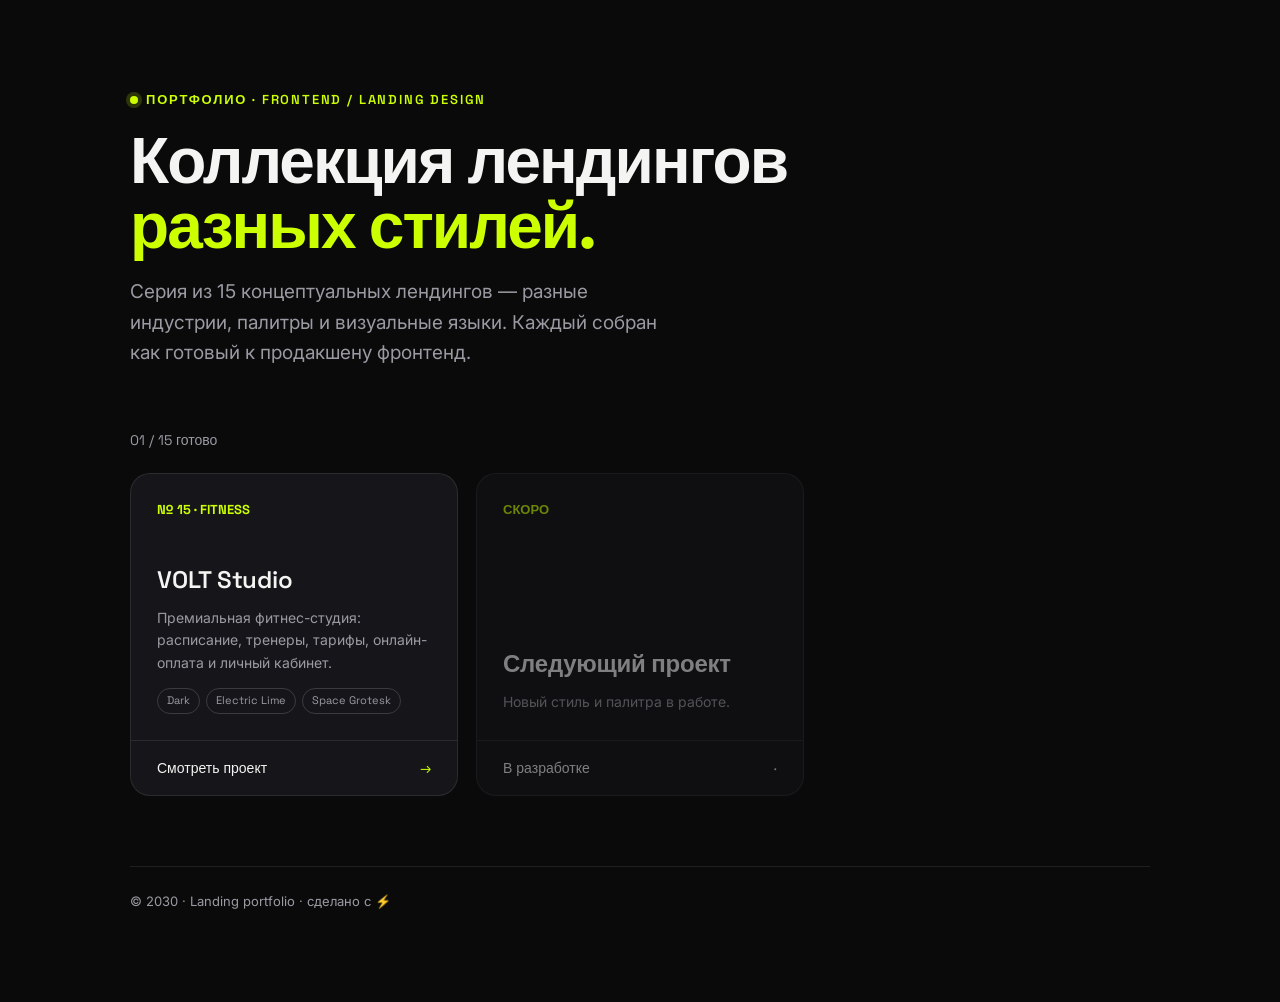
==== index.html @ d1ff18b8 "feat: VOLT — премиальная фитнес-студия (лендинг #15) Тёмный премиум-лендинг фитнес-студии с электрич" ====
<!DOCTYPE html>
<html lang="ru">
<head>
<meta charset="UTF-8" />
<meta name="viewport" content="width=device-width, initial-scale=1.0" />
<title>Портфолио · Лендинги</title>
<link rel="preconnect" href="https://fonts.googleapis.com" />
<link rel="preconnect" href="https://fonts.gstatic.com" crossorigin />
<link href="https://fonts.googleapis.com/css2?family=Space+Grotesk:wght@400;500;600;700&family=Inter:wght@400;500&display=swap" rel="stylesheet" />
<style>
  :root{
    --bg:#0a0a0b; --surface:#15151a; --line:rgba(255,255,255,.09);
    --line2:rgba(255,255,255,.16); --ink:#f4f4f2; --muted:#9a9aa3;
    --accent:#ccff00; --font-d:"Space Grotesk",sans-serif; --font-b:"Inter",sans-serif;
  }
  *{margin:0;padding:0;box-sizing:border-box}
  body{background:var(--bg);color:var(--ink);font-family:var(--font-b);line-height:1.6;
    min-height:100vh;-webkit-font-smoothing:antialiased}
  ::selection{background:var(--accent);color:#000}
  a{color:inherit;text-decoration:none}
  .wrap{max-width:1100px;margin:0 auto;padding:clamp(40px,8vw,90px) clamp(20px,5vw,40px)}
  header{margin-bottom:60px}
  .kicker{font-family:var(--font-d);font-weight:600;font-size:13px;letter-spacing:.14em;
    text-transform:uppercase;color:var(--accent);margin-bottom:18px;display:flex;align-items:center;gap:8px}
  .kicker .dot{width:8px;height:8px;border-radius:50%;background:var(--accent);
    box-shadow:0 0 0 4px rgba(204,255,0,.18)}
  h1{font-family:var(--font-d);font-weight:700;font-size:clamp(34px,6vw,64px);
    line-height:1.02;letter-spacing:-.03em;margin-bottom:18px}
  h1 span{color:var(--accent)}
  .lead{color:var(--muted);font-size:clamp(16px,2vw,19px);max-width:560px}
  .grid{display:grid;grid-template-columns:repeat(auto-fill,minmax(300px,1fr));gap:18px}
  .card{position:relative;background:var(--surface);border:1px solid var(--line);
    border-radius:20px;overflow:hidden;transition:transform .35s cubic-bezier(.22,1,.36,1),border-color .3s;
    display:flex;flex-direction:column;min-height:280px}
  .card:hover{transform:translateY(-8px);border-color:var(--accent)}
  .card.soon{opacity:.5;pointer-events:none}
  .card__top{flex:1;padding:26px;display:flex;flex-direction:column;justify-content:space-between}
  .card__num{font-family:var(--font-d);font-weight:700;font-size:13px;color:var(--accent)}
  .card__title{font-family:var(--font-d);font-weight:600;font-size:24px;letter-spacing:-.01em;margin-top:40px}
  .card__desc{color:var(--muted);font-size:14px;margin-top:8px}
  .card__bar{padding:16px 26px;border-top:1px solid var(--line);display:flex;
    justify-content:space-between;align-items:center;font-family:var(--font-d);font-size:14px}
  .card__bar .go{color:var(--accent)}
  .chips{display:flex;gap:6px;flex-wrap:wrap;margin-top:14px}
  .chip{font-family:var(--font-d);font-size:11px;color:var(--muted);border:1px solid var(--line2);
    padding:3px 9px;border-radius:100px}
  .count{margin:30px 0 22px;color:var(--muted);font-size:14px;font-family:var(--font-d)}
  footer{margin-top:70px;color:var(--muted);font-size:13px;border-top:1px solid var(--line);padding-top:24px}
</style>
</head>
<body>
  <div class="wrap">
    <header>
      <div class="kicker"><span class="dot"></span> Портфолио · Frontend / Landing Design</div>
      <h1>Коллекция лендингов<br/><span>разных стилей.</span></h1>
      <p class="lead">Серия из 15 концептуальных лендингов — разные индустрии, палитры и визуальные языки. Каждый собран как готовый к продакшену фронтенд.</p>
    </header>

    <div class="count">01 / 15 готово</div>

    <div class="grid">
      <a class="card" href="fitness-studio/index.html">
        <div class="card__top">
          <div class="card__num">№ 15 · FITNESS</div>
          <div>
            <div class="card__title">VOLT Studio</div>
            <div class="card__desc">Премиальная фитнес-студия: расписание, тренеры, тарифы, онлайн-оплата и личный кабинет.</div>
            <div class="chips"><span class="chip">Dark</span><span class="chip">Electric Lime</span><span class="chip">Space Grotesk</span></div>
          </div>
        </div>
        <div class="card__bar"><span>Смотреть проект</span><span class="go">→</span></div>
      </a>

      <div class="card soon">
        <div class="card__top">
          <div class="card__num">СКОРО</div>
          <div>
            <div class="card__title">Следующий проект</div>
            <div class="card__desc">Новый стиль и палитра в работе.</div>
          </div>
        </div>
        <div class="card__bar"><span>В разработке</span><span>·</span></div>
      </div>
    </div>

    <footer>© 2030 · Landing portfolio · сделано с ⚡</footer>
  </div>
</body>
</html>
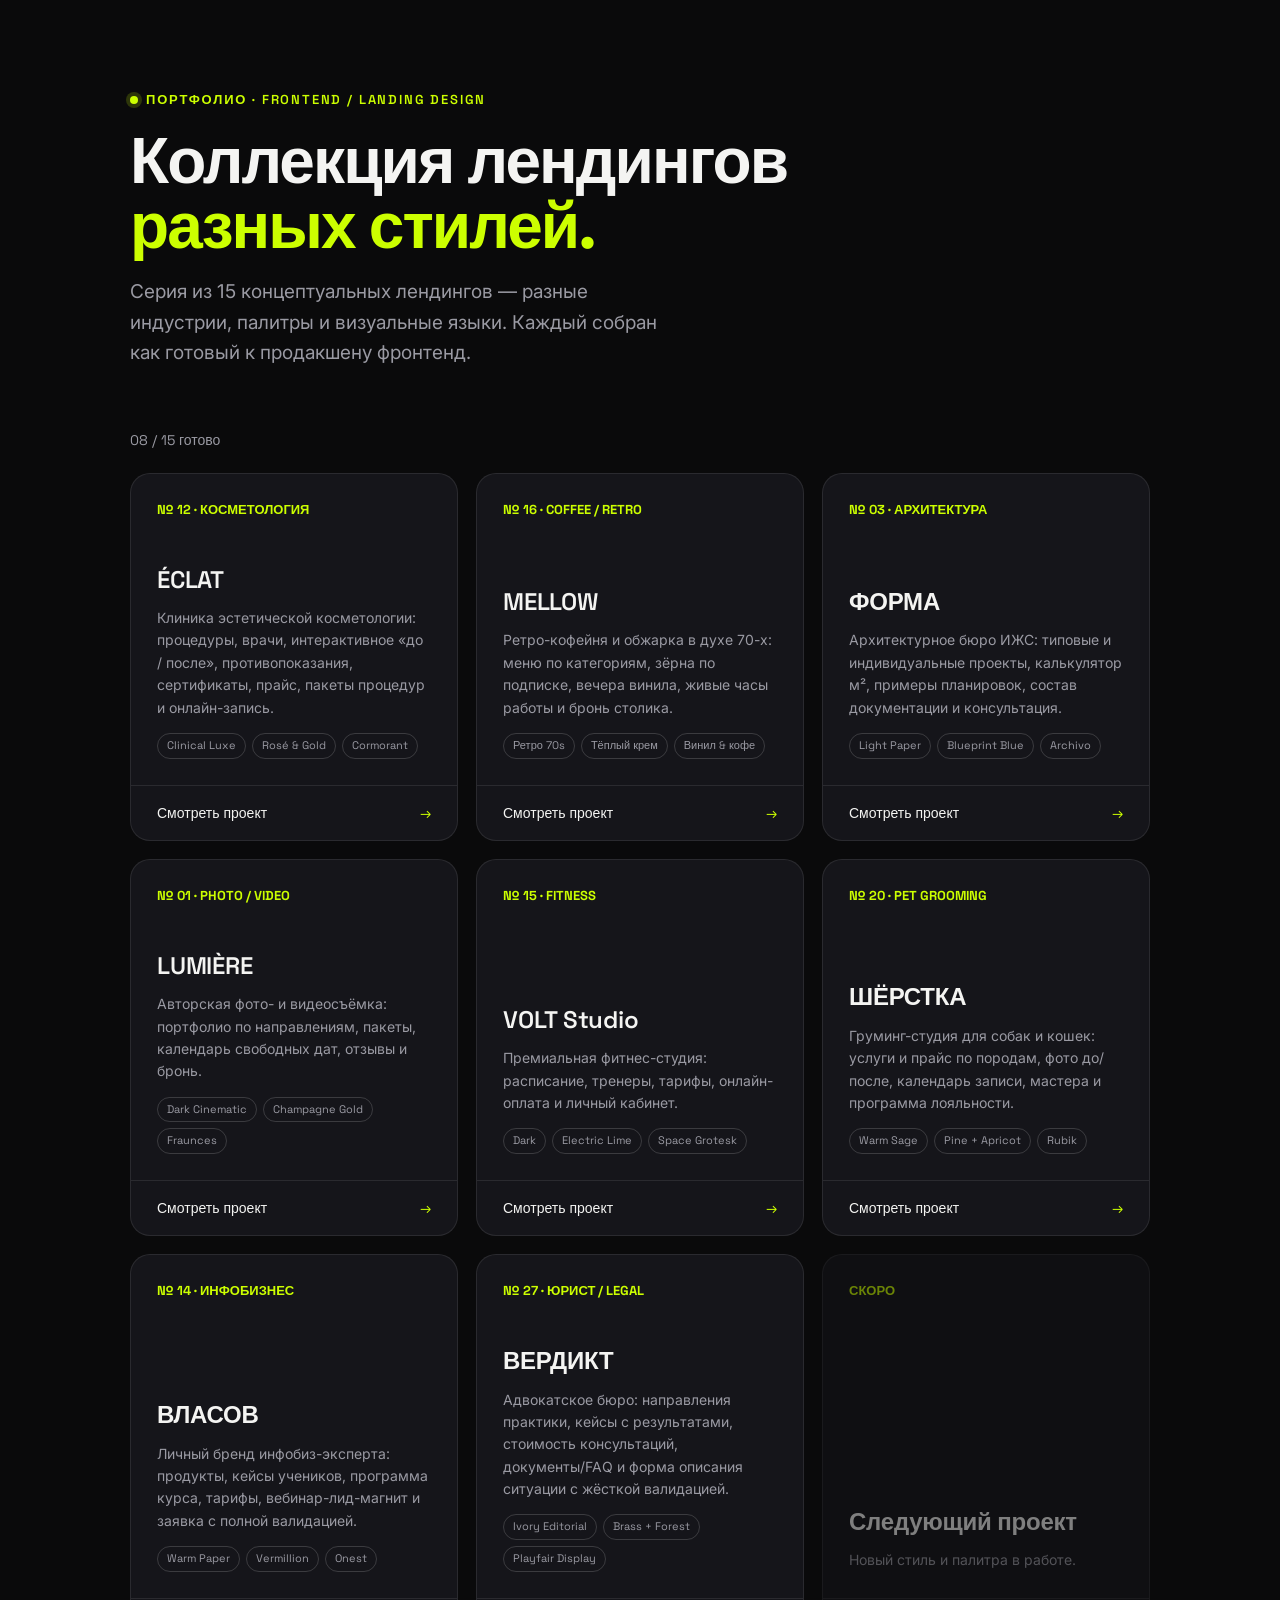
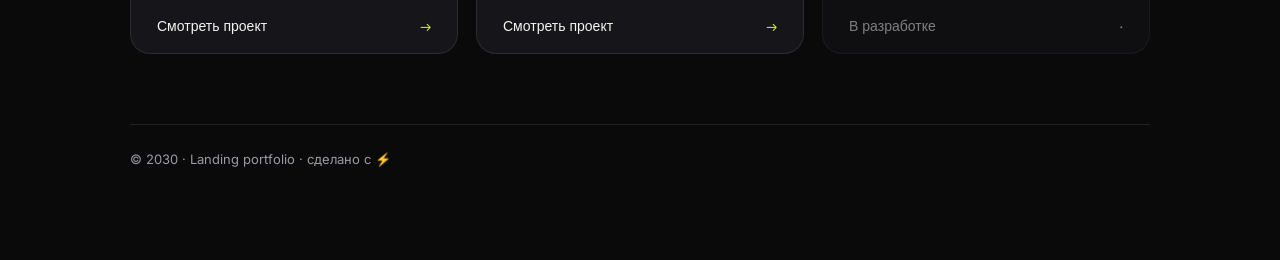
==== commit de747c98: "feat: ФОРМА — архитектурное бюро ИЖС (лендинг #03) Чертёжный визуальный язык: светлая бумага + графи" ====
--- a/index.html
+++ b/index.html
@@ -56,9 +56,57 @@
       <p class="lead">Серия из 15 концептуальных лендингов — разные индустрии, палитры и визуальные языки. Каждый собран как готовый к продакшену фронтенд.</p>
     </header>
 
-    <div class="count">01 / 15 готово</div>
+    <div class="count">08 / 15 готово</div>
 
     <div class="grid">
+      <a class="card" href="cosmetology/index.html">
+        <div class="card__top">
+          <div class="card__num">№ 12 · КОСМЕТОЛОГИЯ</div>
+          <div>
+            <div class="card__title">ÉCLAT</div>
+            <div class="card__desc">Клиника эстетической косметологии: процедуры, врачи, интерактивное «до / после», противопоказания, сертификаты, прайс, пакеты процедур и онлайн-запись.</div>
+            <div class="chips"><span class="chip">Clinical Luxe</span><span class="chip">Rosé &amp; Gold</span><span class="chip">Cormorant</span></div>
+          </div>
+        </div>
+        <div class="card__bar"><span>Смотреть проект</span><span class="go">→</span></div>
+      </a>
+
+      <a class="card" href="mellow/index.html">
+        <div class="card__top">
+          <div class="card__num">№ 16 · COFFEE / RETRO</div>
+          <div>
+            <div class="card__title">MELLOW</div>
+            <div class="card__desc">Ретро-кофейня и обжарка в духе 70-х: меню по категориям, зёрна по подписке, вечера винила, живые часы работы и бронь столика.</div>
+            <div class="chips"><span class="chip">Ретро 70s</span><span class="chip">Тёплый крем</span><span class="chip">Винил &amp; кофе</span></div>
+          </div>
+        </div>
+        <div class="card__bar"><span>Смотреть проект</span><span class="go">→</span></div>
+      </a>
+
+      <a class="card" href="architecture/index.html">
+        <div class="card__top">
+          <div class="card__num">№ 03 · АРХИТЕКТУРА</div>
+          <div>
+            <div class="card__title">ФОРМА</div>
+            <div class="card__desc">Архитектурное бюро ИЖС: типовые и индивидуальные проекты, калькулятор м², примеры планировок, состав документации и консультация.</div>
+            <div class="chips"><span class="chip">Light Paper</span><span class="chip">Blueprint Blue</span><span class="chip">Archivo</span></div>
+          </div>
+        </div>
+        <div class="card__bar"><span>Смотреть проект</span><span class="go">→</span></div>
+      </a>
+
+      <a class="card" href="lumiere/index.html">
+        <div class="card__top">
+          <div class="card__num">№ 01 · PHOTO / VIDEO</div>
+          <div>
+            <div class="card__title">LUMIÈRE</div>
+            <div class="card__desc">Авторская фото- и видеосъёмка: портфолио по направлениям, пакеты, календарь свободных дат, отзывы и бронь.</div>
+            <div class="chips"><span class="chip">Dark Cinematic</span><span class="chip">Champagne Gold</span><span class="chip">Fraunces</span></div>
+          </div>
+        </div>
+        <div class="card__bar"><span>Смотреть проект</span><span class="go">→</span></div>
+      </a>
+
       <a class="card" href="fitness-studio/index.html">
         <div class="card__top">
           <div class="card__num">№ 15 · FITNESS</div>
@@ -66,6 +114,42 @@
             <div class="card__title">VOLT Studio</div>
             <div class="card__desc">Премиальная фитнес-студия: расписание, тренеры, тарифы, онлайн-оплата и личный кабинет.</div>
             <div class="chips"><span class="chip">Dark</span><span class="chip">Electric Lime</span><span class="chip">Space Grotesk</span></div>
+          </div>
+        </div>
+        <div class="card__bar"><span>Смотреть проект</span><span class="go">→</span></div>
+      </a>
+
+      <a class="card" href="grooming-salon/index.html">
+        <div class="card__top">
+          <div class="card__num">№ 20 · PET GROOMING</div>
+          <div>
+            <div class="card__title">ШЁРСТКА</div>
+            <div class="card__desc">Груминг-студия для собак и кошек: услуги и прайс по породам, фото до/после, календарь записи, мастера и программа лояльности.</div>
+            <div class="chips"><span class="chip">Warm Sage</span><span class="chip">Pine + Apricot</span><span class="chip">Rubik</span></div>
+          </div>
+        </div>
+        <div class="card__bar"><span>Смотреть проект</span><span class="go">→</span></div>
+      </a>
+
+      <a class="card" href="expert-mentor/index.html">
+        <div class="card__top">
+          <div class="card__num">№ 14 · ИНФОБИЗНЕС</div>
+          <div>
+            <div class="card__title">ВЛАСОВ</div>
+            <div class="card__desc">Личный бренд инфобиз-эксперта: продукты, кейсы учеников, программа курса, тарифы, вебинар-лид-магнит и заявка с полной валидацией.</div>
+            <div class="chips"><span class="chip">Warm Paper</span><span class="chip">Vermillion</span><span class="chip">Onest</span></div>
+          </div>
+        </div>
+        <div class="card__bar"><span>Смотреть проект</span><span class="go">→</span></div>
+      </a>
+
+      <a class="card" href="legal-services/index.html">
+        <div class="card__top">
+          <div class="card__num">№ 27 · ЮРИСТ / LEGAL</div>
+          <div>
+            <div class="card__title">ВЕРДИКТ</div>
+            <div class="card__desc">Адвокатское бюро: направления практики, кейсы с результатами, стоимость консультаций, документы/FAQ и форма описания ситуации с жёсткой валидацией.</div>
+            <div class="chips"><span class="chip">Ivory Editorial</span><span class="chip">Brass + Forest</span><span class="chip">Playfair Display</span></div>
           </div>
         </div>
         <div class="card__bar"><span>Смотреть проект</span><span class="go">→</span></div>
